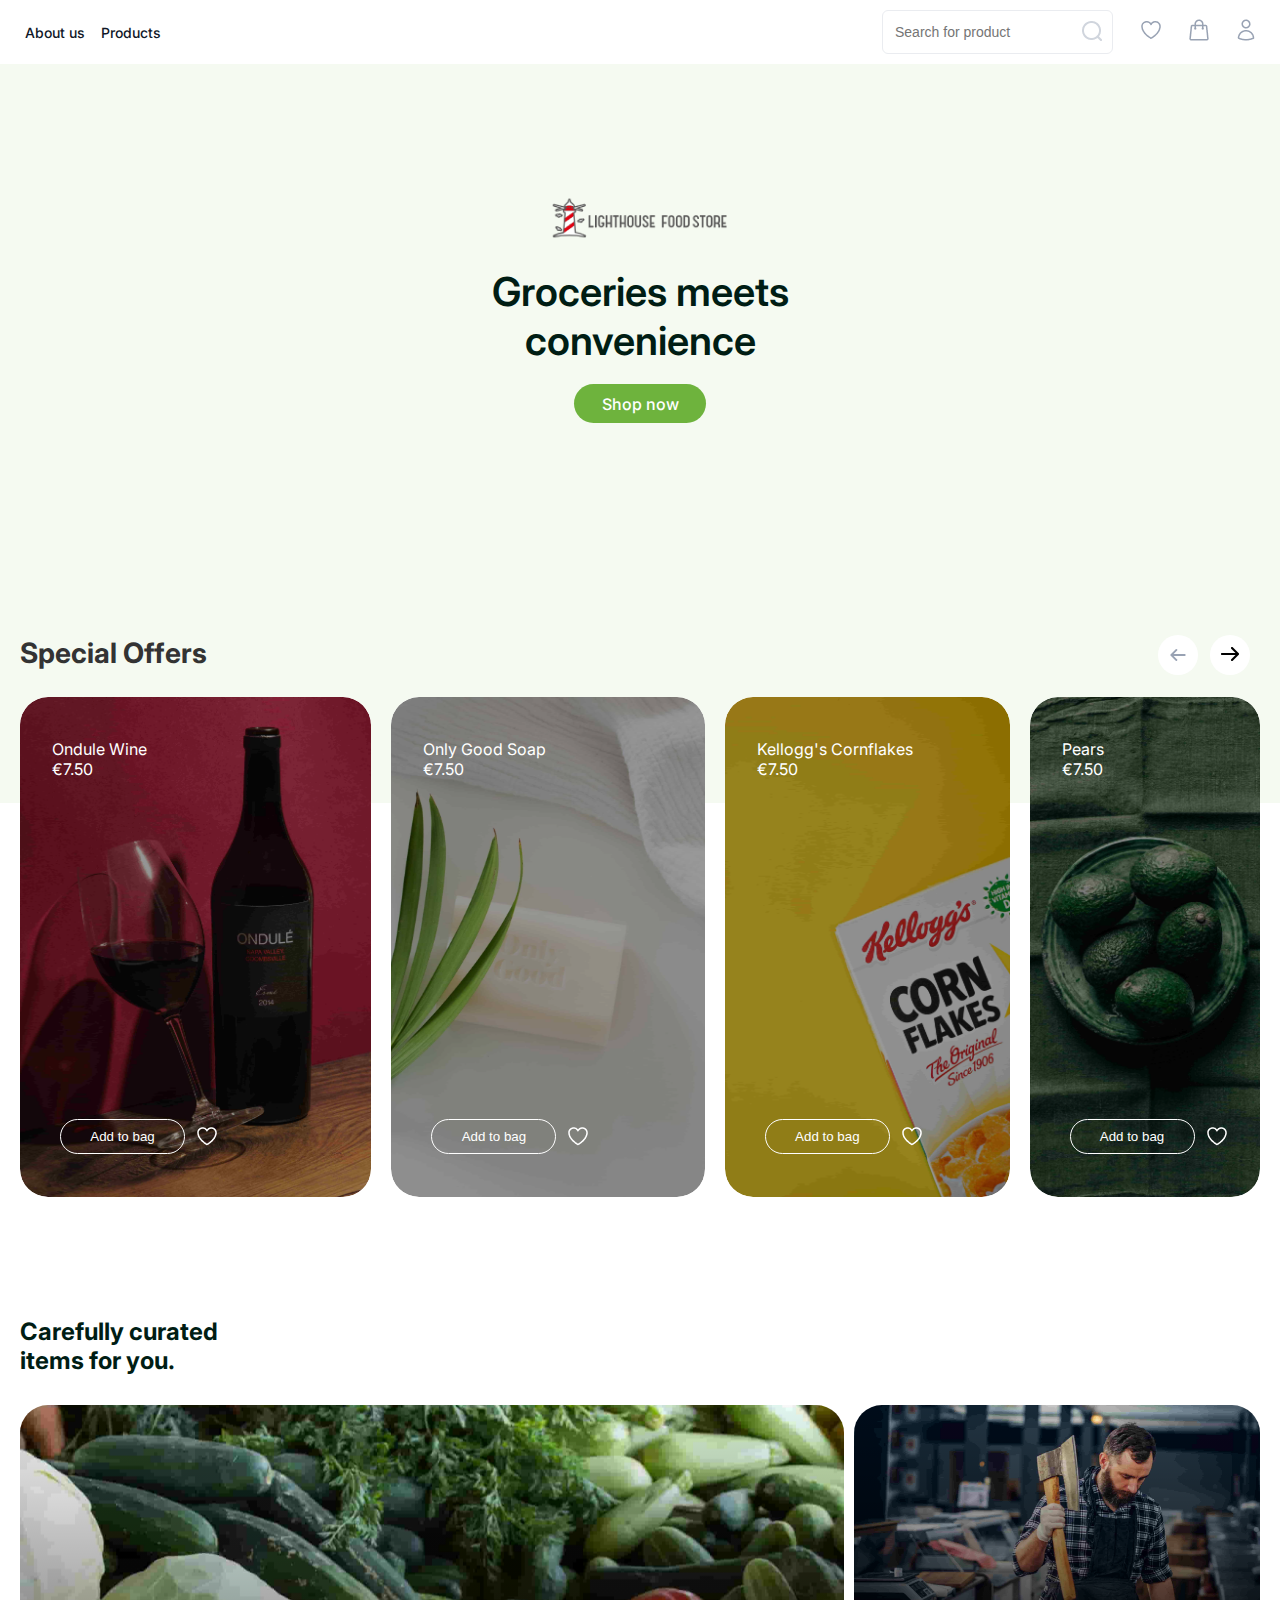
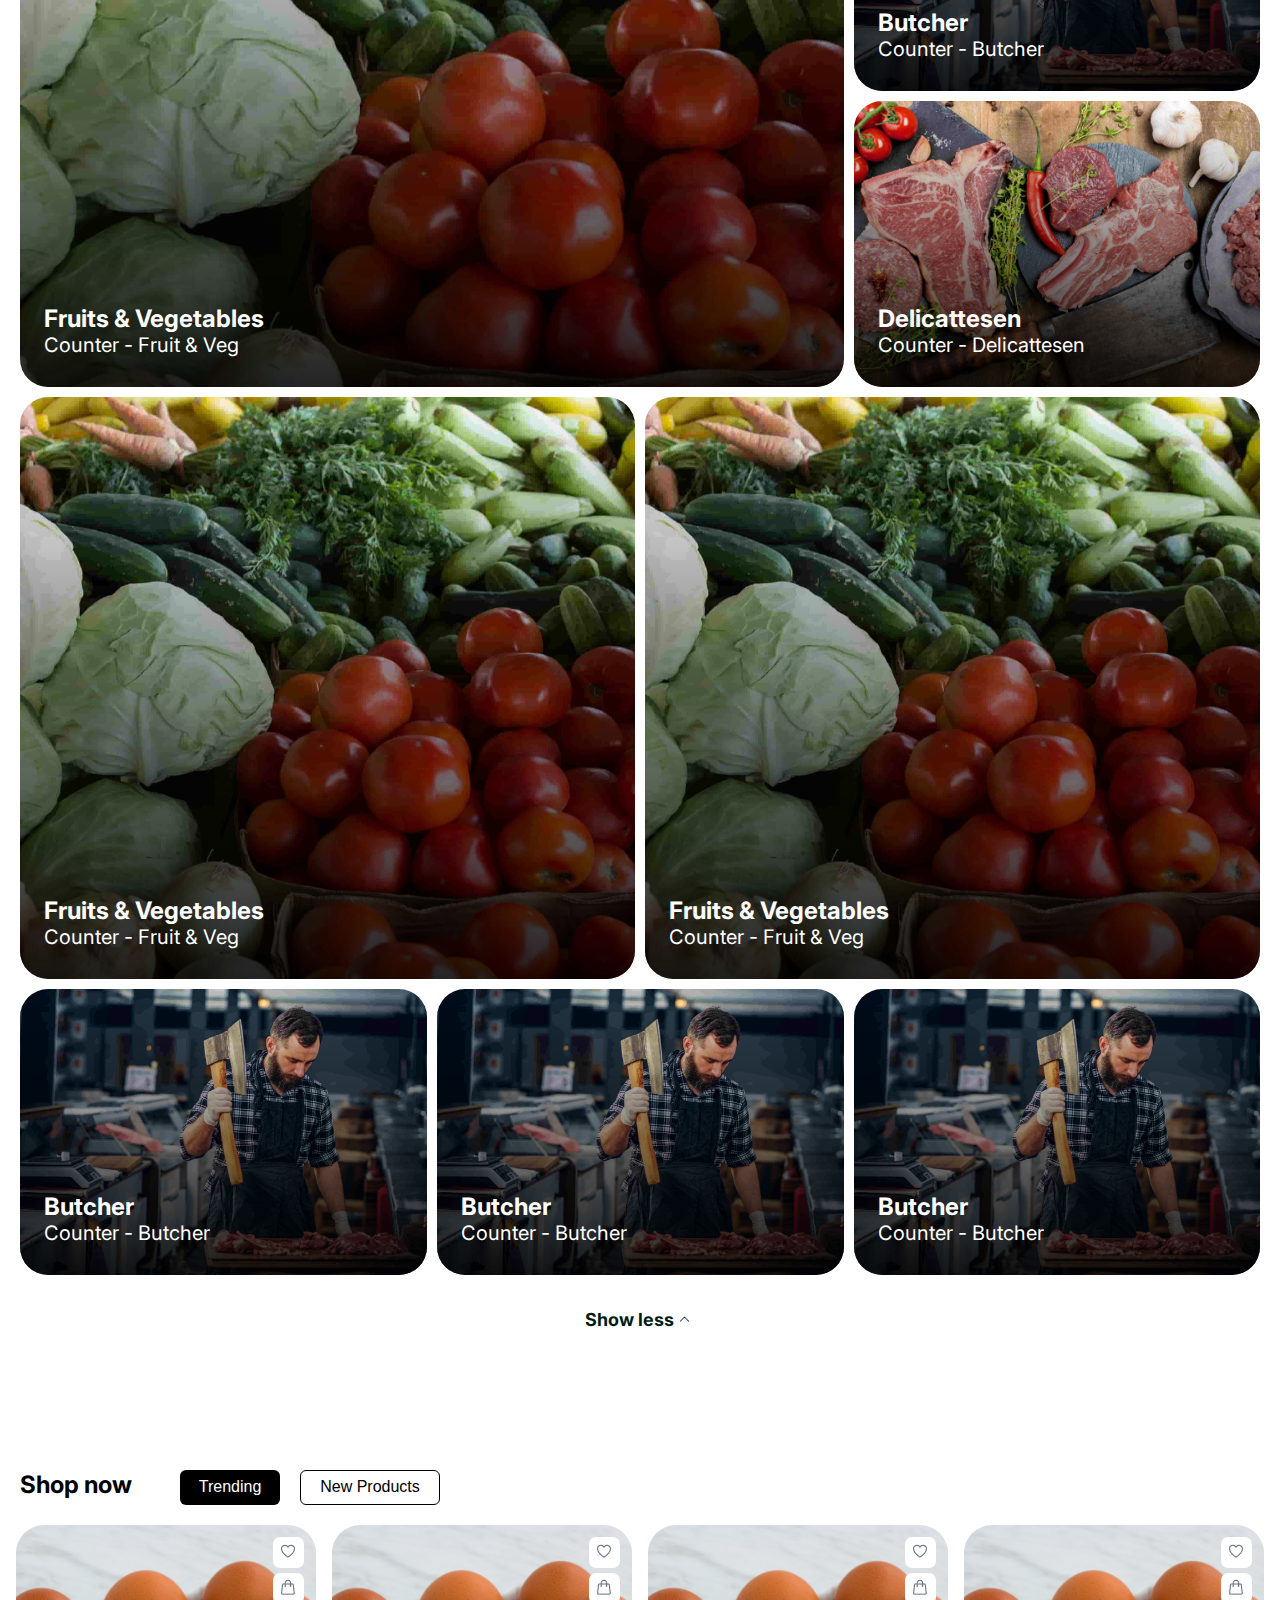
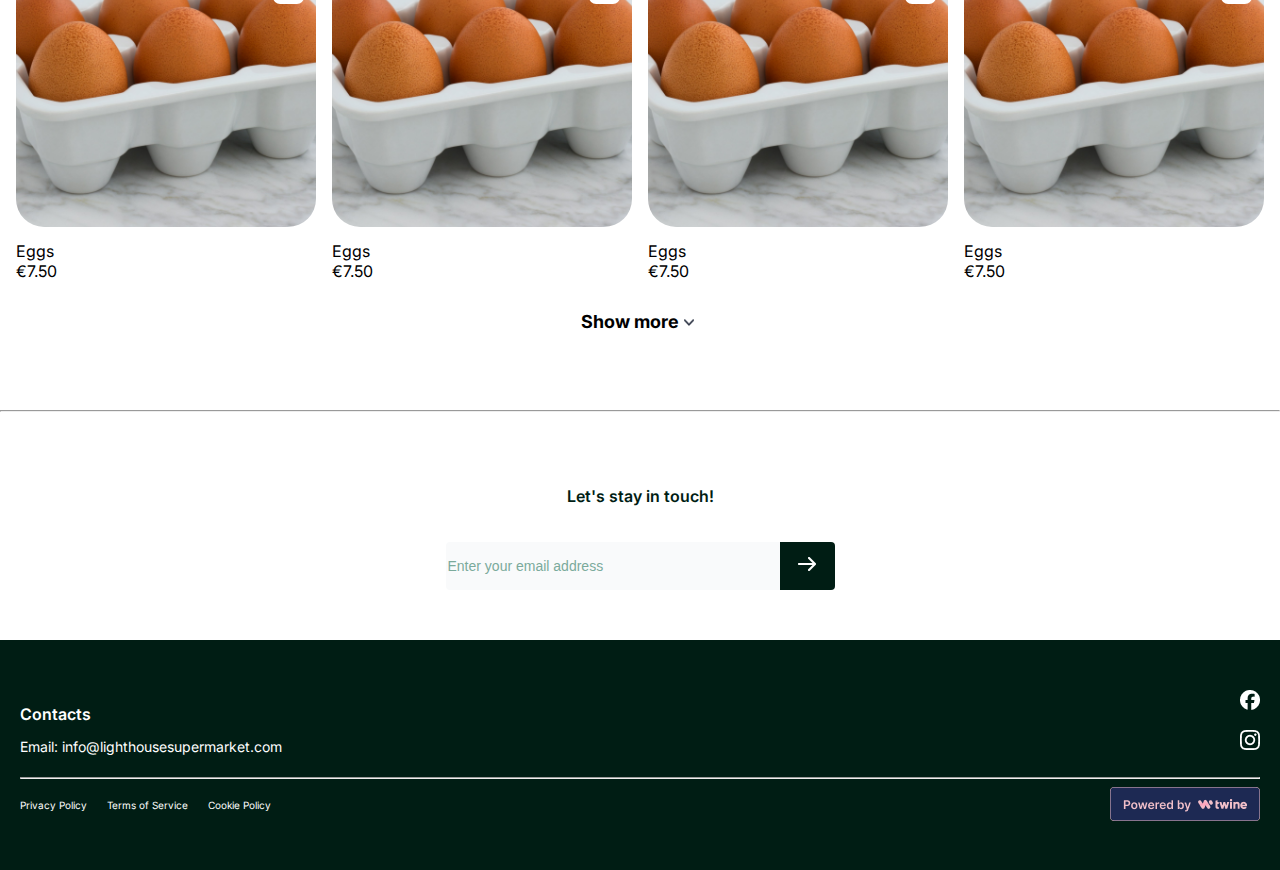
==== index.html @ 0979e050 "Folder changes" ====
<!DOCTYPE html>
<html lang="en">
<head>
    <meta charset="UTF-8"/>
    <link href="/CSS/style.css" rel="stylesheet">
    <meta name="viewport" content="width=device-width, initial-scale=1.0">
    <link rel="preconnect" href="https://fonts.googleapis.com">
    <link rel="preconnect" href="https://fonts.gstatic.com" crossorigin>
    <link href="https://fonts.googleapis.com/css2?family=Inter:ital,opsz,wght@0,14..32,100..900;1,14..32,100..900&display=swap" rel="stylesheet">
</head>

<body>

<div class="container">
    <header class="header">
        <nav class="navbar">
            <ul class="nav-list">
                <li><a href="#About Us">About us</a></li>
                <li><a href="#Products">Products</a></li>
            </ul>
            <div class="right-section">
                <div class="search-item">
                    <input type="text" class="search-input" placeholder="Search for product">
                    <a href="#Search"><img src="/Images/search.png"></a>
                </div>
                <a href="#Liked"><img src="/Images/liked.png"></a>
                <a href="#cart"><img src="/Images/cart.png"></a>
                <a href="#profile"><img src="/Images/profile.png"></a>
            </div>
        </nav>
    </header>
</div>

<div class="background-overflow-header">
<div class="container">
    <header>
        <div class="header-container">
            <img src="/Images/logo.png" alt="Lighthouse Food Store" class="logo">
            <h1>Groceries meets<br>convenience</h1>
            <a href="#shop now" class="shop-now-button">Shop now</a>
        </div>
    </header>
</div>
</div>
    
<div class="container">
    <section class="special-offers">
        <div class="special-offers-header">
            <h2>Special Offers</h2>
            <div class="arrow-buttons">
                <button class="left-arrow"><img src="/Images/special-offer-arrow-left.png"></button>
                <button class="right-arrow"><img src="/Images/special-offer-arrow-right.png"></button>
            </div>
        </div>
        <div class="offer-grid">
            <div class="offer-item-1 offer-item">
                <img src="/Images/wine.jpeg" alt="Ondule Wine" class="background-image">
                <p>Ondule Wine<br>€7.50</p>
                <div class="button-container-1">
                    <div class="add-to-bag">
                        <button>Add to bag</button>
                    </div>
                    <div class="special-offer-like">
                        <button><img src="/Images/heart.png"></button>
                    </div>
                </div>
            </div>
            <div class="offer-item-2 offer-item">
                <img src="/Images/soap.jpeg" alt="Only Good Soap" class="background-image">
                <p>Only Good Soap<br>€7.50</p>
                <div class="button-container-1">
                    <div class="add-to-bag">
                        <button>Add to bag</button>
                    </div>
                    <div class="special-offer-like">
                        <button><img src="/Images/heart.png"></button>
                    </div>
                </div>
            </div>
            <div class="offer-item-3 offer-item">
                <img src="/Images/cornflakes.jpeg" alt="Kellogg's cornflakes" class="background-image">
                <p>Kellogg's Cornflakes<br>€7.50</p>
                <div class="button-container-1">
                    <div class="add-to-bag">
                        <button>Add to bag</button>
                    </div>
                    <div class="special-offer-like">
                        <button><img src="/Images/heart.png"></button>
                    </div>
                </div>
            </div>
            <div class="offer-item-4 offer-item">
                <img src="/Images/pears.jpeg" alt="Pears" class="background-image">
                <p>Pears<br>€7.50</p>
                <div class="button-container-1">
                    <div class="add-to-bag">
                        <button>Add to bag</button>
                    </div>
                    <div class="special-offer-like">
                        <button><img src="/Images/heart.png"></button>
                    </div>
                </div>
            </div>
        </div>
    </section>
</div>

<div class="container">
    <section class="curated-items">
        <h2>Carefully curated<br>items for you.</h2>
        <div class="curated-grid">
            <div class="curated-item curated-item-1">
                <img src="/Images/fruit.jpeg" alt="Fruits & Vegetables"> 
                <div class="overlay"></div>
                <p><b>Fruits & Vegetables</b><br>Counter - Fruit & Veg</p>
            </div>
            <div class="curated-item curated-item-2">
                <img src="/Images/butcher.jpeg" alt="Butcher">
                <div class="overlay"></div>
                <p><b>Butcher</b><br>Counter - Butcher</p>
            </div>
            <div class="curated-item curated-item-3">
                <img src="/Images/meat.jpeg" alt="Delicattesen">
                <div class="overlay"></div>
                <p><b>Delicattesen</b><br>Counter - Delicattesen</p>
            </div>
            <div class="curated-item curated-item-4">
                <img src="/Images/fruit.jpeg" alt="Fruits & Vegetables">
                <div class="overlay"></div>
                <p><b>Fruits & Vegetables</b><br>Counter - Fruit & Veg</p>
            </div>
            <div class="curated-item curated-item-5">
                <img src="/Images/fruit.jpeg" alt="Fruits & Vegetables">
                <div class="overlay"></div>
                <p><b>Fruits & Vegetables</b><br>Counter - Fruit & Veg</p>
            </div>
            <div class="curated-item curated-item-6">
                <img src="/Images/butcher.jpeg" alt="Butcher">
                <div class="overlay"></div>
                <p><b>Butcher</b><br>Counter - Butcher</p>
            </div>
            <div class="curated-item curated-item-7">
                <img src="/Images/butcher.jpeg" alt="Butcher">
                <div class="overlay"></div>
                <p><b>Butcher</b><br>Counter - Butcher</p>
            </div>
            <div class="curated-item curated-item-8">
                <img src="/Images/butcher.jpeg" alt="Butcher">
                <div class="overlay"></div>
                <p><b>Butcher</b><br>Counter - Butcher</p>
            </div>
        </div>
        <h4>Show less <img src="/Images/chevron-up.png"></h4>
    </section>
</div>

<div class="container">
    <section class="shop-now-items">
        <div class="shop-now-header">
        <h2>Shop now</h2>
            <div class="tabs">
                <button class="tab-active">Trending</button>
                <button class="tab">New Products</button>
            </div>
        </div>
        <div class="product-grid">
            <div class="product-card">
                <div class="product-item-1">
                    <img src="/Images/eggs.jpeg" alt="Eggs" class="product-card-image">
                    <div class="product-card-buttons">
                        <button><img src="/Images/shop-now-like.png" class="shop-now-like"></button>
                        <button><img src="/Images/add-to-cart.png" class="add-to-cart"></button>
                    </div>
                </div>
                <div class="product-card-text">
                    <p>Eggs<br>€7.50</p>
                </div>
            </div>
            <div class="product-card">
                <div class="product-item-2">
                    <img src="/Images/eggs.jpeg" alt="Eggs" class="product-card-image">
                    <div class="product-card-buttons">
                        <button><img src="/Images/shop-now-like.png" class="shop-now-like"></button>
                        <button><img src="/Images/add-to-cart.png" class="add-to-cart"></button>
                    </div>
                </div>
                <div class="product-card-text">
                    <p>Eggs<br>€7.50</p>
                </div>
            </div>
            <div class="product-card">
                <div class="product-item-3">
                    <img src="/Images/eggs.jpeg" alt="Eggs" class="product-card-image">
                    <div class="product-card-buttons">
                        <button><img src="/Images/shop-now-like.png" class="shop-now-like"></button>
                        <button><img src="/Images/add-to-cart.png" class="add-to-cart"></button>
                    </div>
                </div>
                <div class="product-card-text">
                    <p>Eggs<br>€7.50</p>
                </div>
            </div>
            <div class="product-card">
                <div class="product-item-4">
                    <img src="/Images/eggs.jpeg" alt="Eggs" class="product-card-image">
                    <div class="product-card-buttons">
                        <button><img src="/Images/shop-now-like.png" class="shop-now-like"></button>
                        <button><img src="/Images/add-to-cart.png" class="add-to-cart"></button>
                    </div>
                </div>
                <div class="product-card-text">
                    <p>Eggs<br>€7.50</p>
                </div>
            </div>
        </div>
        <h4>Show more <img src="/Images/chevron-down.png"></h4>
    </section>
</div>

    <hr>

<div class="container">
    <div class="subscribe-section">
        <p>Let's stay in touch!</p>
        <div class="subscribe-form">
            <input type="email" class="email-input" placeholder="Enter your email address">
            <button type="submit"><img src="/Images/arrow-right.png"></button>
        </div>
    </div>
</div>

<div class="background-overflow-footer">
<div class="container">
    <footer class="footer">
        <div class="footer-1">
            <div class="contact-info">
                <p><b>Contacts</b></p>
                <p>Email: <a href="mailto:info@lighthousesupermarket.com">info@lighthousesupermarket.com</a></p>
            </div>
            <div class="social-icons">
                <a href="#Facebook" class="social-icon-1"><img src="/Images/facebook.png"></a>
                <br>
                <a href="#Instagram" class="social-icon-2"><img src="/Images/instagram.png"></a>
            </div>
        </div>
        <hr>
        <div class="footer-2">
            <div class="footer-links">
                <a href="#Privacy Policy">Privacy Policy</a>
                <a href="#Terms of Service">Terms of Service</a>
                <a href="#Cookie Policy">Cookie Policy</a>
            </div>
            <div class="powered-by">
                <a href="#Twine"><img src="/Images/twine.png"></a>
            </div>
        </div>
    </footer>
</div>
</div>

</body>
</html>
---- CSS/style.css ----
body {
    margin: 0;
    font-family: "Inter", sans-serif;
    background-color: rgba(255, 255, 255, 1);
}

.container {
    max-width: 1280px;
    margin: 0 auto;
}

.background-overflow-header {
    background-color: rgba(110, 179, 61, 0.07);
}

.background-overflow-footer {
    background-color:  rgba(0, 29, 20, 1);
}

/*Header*/

.header {
    background-color: rgba(255, 255, 255, 1);
    display: flex;
    align-items: center;
    height: 64px;
    font-family: "Inter", sans-serif;
}

.navbar {
    display: flex;
    justify-content: space-between;
    align-items: center;
    width: 100%;
    padding: 10px 25px;
}

.nav-list {
    list-style: none;
    display: flex;
    gap: 16px;
    padding: 0;
}

.nav-list li a {
    text-decoration: none;
    font-family: "inter" sans-serif;
    color: rgba(16, 24, 40, 1);
    font-size: 14px;
    font-weight: 500;
    gap: 16px;
}

.right-section {
    display: flex;
    align-items: center;
    gap: 28px;
}

.search-item {
    border: 1px solid rgba(234, 236, 240, 1);
    border-radius: 6px;
    padding: 0 10px;
}

.search-item img {
    display: inline;
    position: relative;
    top: 4px;
}

.search-input {
    border: none;
    padding: 8px, 16px, 8px, 16px;
    font-size: 14px;
    outline: none;
    gap: 40px;
    height: 40px;
    font-weight: 400;
    color: rgba(152, 162, 179, 1);
}

.icon {
    font-size: 16px;
    cursor: pointer;
}

/*Logo Section*/

.header-container {
   display: flex;
   flex-direction: column;
   align-items: center;
   justify-content: center;
   height: 100vh;
   text-align: center;
   height: 739px;
   top: 64px;
}

.logo {
    width: 198px;
    height: 48px;
    padding: 4.68px, 11.71px, 4.68px, 11.71px;
    margin-top: -250px;
    left: 541px;
}

h1 {
    font-size: 40px;
    margin-bottom: 20px;
    color: rgba(0, 29, 20, 1);
    font-weight: 600;
    line-height: 48.41px;
    width: 329px;
    height: 96px;
    align-items: center;
    top: 168px;
    font-family: "Inter", sans-serif;
}

.shop-now-button {
    display: inline-block;
    padding: 10px, 28px, 10px, 28px;
    font-size: 16px;
    font-weight: 500;
    color: rgba(255, 255, 255, 1);
    background-color: rgba(110, 179, 61, 1);
    border-radius: 20px;
    text-decoration: none;
    transition: background-color 0.3s;
    width: 132px;
    height: 39px;
    gap: 10px;
    place-content: center;
    font-family: "Inter", sans-serif;
}

.shop-now-button:hover {
    background-color: #4caf50;
}

/*Special Offers Section*/

.special-offers {
    padding: 50px 20px;
    text-align: left;
    margin-top: -240px;
    font-family: "Inter", sans-serif;
}

.special-offers-header {
    display: flex;
    flex-direction: row;
    justify-content: space-between;
}

.arrow-buttons {
    display: flex;
    padding: 22px 10px;
    gap: 12px;
    justify-content: flex-end;
}

.arrow-buttons button {
    background-color: #ffffff;
    border: none;
    color: black;
    padding: 10px;
    border-radius: 50%;
    cursor: pointer;
    font-size: 16px;
    line-height: 1;
    width: 40px;
    height: 40px;
}

.special-offers h2 {
    font-size: 28px;
    margin-bottom: 20px;
    color: #333;
    top: 558px;
    left: 25px;
    display: flex;
}

.offer-grid {
    display: flex;
    justify-content: center;
    gap: 20px;
    overflow: hidden;
    position: relative;
}

.offer-grid a {
    size: 10px;
}

.offer-item {
    border-radius: 28px;
    height: 500px;
    text-align: left;
    background-color: #ffffff;
    position: relative;
    overflow: hidden;
}

.offer-item-1 {
    width: 500px;
}

.offer-item-2 {
    width: 446px;
}

.offer-item-3 {
    width: 405px;
}

.offer-item-4 {
    width: 328px;
}

.background-image {
    object-fit: cover;
    border-radius: 28px;
    position: absolute;
    width: 100%;
    height: 100%;
    filter: brightness(60%);
}
.offer-grid p {
    margin: 10px 0;
    font-size: 16px;
    color: rgba(255, 255, 255, 1);
    position: absolute;
    padding: 32px;
}

.add-to-bag button {
    background-color: transparent;
    color: white;
    border: 1px solid;
    border-radius: 20px;
    cursor: pointer;
    position: relative;
    width: 125px;
    height: 35px;
}

.special-offer-like button {
    border: none;
    background-color: transparent;
    padding: 8px;
}

.button-container-1 {
    display: flex;
    padding: 10px;
    left: 30px;
    bottom: 30px;
    position: absolute;
    gap: 4px;
}

/*Curated Items Section*/

.curated-items {
    padding: 50px 20px;
    display: grid;
    gap: 10px;
}

.curated-items h2 {
    font-size: 24px;
    color: rgba(0, 29, 20, 1);
    margin-bottom: 20px;
}

.curated-items h4 {
    font-size: 18px;
    color: rgba(0, 29, 20, 1);
    margin-bottom: 20px;
    place-self: center;
}

.curated-grid {
    position: relative;
    gap: 10px;
    display: grid;
    grid-template-columns: 16% 16% 16% 16% 16% 16%;
    grid-template-rows: 286px 286px 286px 286px 286px;
    grid-template-areas: 
        "item-1 item-1 item-1 item-1 item-2 item-2"
        "item-1 item-1 item-1 item-1 item-3 item-3"
        "item-4 item-4 item-4 item-5 item-5 item-5"
        "item-4 item-4 item-4 item-5 item-5 item-5"
        "item-6 item-6 item-7 item-7 item-8 item-8";
}

.curated-item {
    background-color: #fff;
    border-radius: 20px;
    overflow: hidden;
    position: relative;
}

.curated-item-1 {
    grid-area: item-1;
}

.curated-item-2 {
    grid-area: item-2;
}

.curated-item-3 {
    grid-area: item-3;
}

.curated-item-4 {
    grid-area: item-4;
}

.curated-item-5 {
    grid-area: item-5;
}

.curated-item-6 {
    grid-area: item-6;
}

.curated-item-7 {
    grid-area: item-7;
}

.curated-item-8 {
    grid-area: item-8;
}

.curated-grid img {
    object-fit: cover;
    border-radius: 28px;
    position: absolute;
    width: 100%;
    height: 100%;
}

.overlay {
    position: absolute;
    background-image: linear-gradient(to bottom, rgba(115, 115, 115, 0), rgba(0, 0, 0, 0.85));
    width: 100%;
    height: 100%;
    border-radius: 28px;
}

.curated-grid p {
    margin: 10px 0;
    font-size: 20px;
    color: rgba(255, 255, 255, 1);
    position: absolute;
    left: 24px;
    bottom: 20px;
}

.curated-grid b {
    font-size: 24px;
}

/*Shop Now Section*/

.shop-now-items {
    margin: 0 auto;
    padding: 50px 20px;
    gap: 10px;
}

.shop-now-header {
    display: flex;
}

.shop-now-item h2 {
    font-size: 24px;
    margin-bottom: 20px;
}

.shop-now-items h4 {
    display: flex;
    font-size: 18px;
    color: rgba(0, 0, 0, 1);
    margin-bottom: 20px;
    place-content: center;
    padding-top: 60px;
}

.tabs {
    display: flex;
    flex-direction: row;
    gap: 20px;
    padding: 20px 48px;
}

.tab {
    padding: 8px, 16px, 8px, 16px;
    border: 1px solid rgba(0, 0, 0, 1);
    background-color: rgba(255, 255, 255, 1);
    cursor: pointer;
    font-size: 16px;
    width: 140px;
    height: 35px;
    font-weight: 400;
    font-size: 16px;
    border-radius: 6px;
}

.tab-active {
    background-color: rgba(0, 0, 0, 1);
    color: #fff;
    width: 100px;
    height: 35px;
    padding: 8px, 16px, 8px, 16px;
    font-weight: 400;
    font-size: 16px;
    border-radius: 6px;
    border: none;
}

.product-grid {
    display: grid;
    grid-template-columns: 25% 25% 25% 25%;
    grid-template-rows: 302px;
    grid-template-areas: 
        "item-9 item-10 item-11 item-12";
    justify-content: center;
    gap: 16px;
    position: relative;
    margin: 0 20px;
}

.product-item-1 {
    grid-area: item-9;
}

.product-item-2 {
    grid-area: item-10;
}

.product-item-3 {
    grid-area: item-11;
}

.product-item-4 {
    grid-area: item-12;
}

.product-card {
    border-radius: 28px;
    text-align: left;
    background-color: #fff;
    position: relative;
}

.product-card-image {
    object-fit: cover;
    border-radius: 28px;
    width: 100%;
    height: 302px;
}

.product-card p {
    margin: 10px 0;
    font-size: 16px;
    color: rgba(0, 0, 0, 1);
}

.product-card-buttons {
    position: absolute;
    top: 12px;
    right: 12px;
}

.product-card button {
    width: 31.18px;
    height: 31.18px;
    border-radius: 7.09px;
    border: none;
    background-color: rgba(255, 255, 255, 1);
    display: block;
    margin-bottom: 5.2px;
}

/*Email Input*/

.subscribe-section {
    padding: 50px 20px;
    text-align: center;
}

.subscribe-section p {
    font-size: 16px;
    font-weight: 600;
    color: rgba(0, 29, 20, 1);
    padding-bottom: 20px;
}

.subscribe-form {
    display: flex;
    place-content: center;
}

.email-input {
    border: none;
    width: 330px;
    height: 48px;
    border-radius: 4px 0px 0px 4px;
    font-weight: 400;
    font-size: 14px;
    background-color: rgba(249, 250, 251, 1);
    padding-block: 0px;
}

.subscribe-section ::placeholder {
    color: rgba(123, 170, 155, 1)
}

.subscribe-section button {
    width: 55px;
    height: 48px;
    border-radius: 0px 4px 4px 0px;
    background-color: rgba(0, 29, 20, 1);
    color: #fff;
    border: none;
}

/*Footer*/

.footer {
    height: 130px;
    padding: 50px 20px;
}

.footer-1 {
    display: flex;
    flex-direction: row;
    justify-content: space-between;
}

.contact-info {
    color: #ffffff;
    font-size: 14px;
    font-weight: 400;
}

.contact-info b {
    font-size: 16px;
    font-weight: 600;
}

.contact-info a {
    text-decoration: none;
    color: #fff;
    font-size: 14px;
    font-weight: 400;
}

.social-icons {
    display: inline;
    flex-direction: row;
}

.social-icon-2 {
   display: flex;
   margin-top: 16px;
}

.footer-2 {
    display: flex;
    flex-direction: row;
    justify-content: space-between;
}

.footer-links a {
    text-decoration: none;
    color: #fff;
    display: inline-flex;
    padding: 12px 16px 10px 0;
    font-size: 10px;
}

.powered-by {
place-content: flex-end;
}

/*Tablet*/
@media only screen and (max-width: 800px) {
    .curated-grid {
     grid-template-columns: 25% 25% 25% 25%;
     grid-template-rows: 150px 150px 150px 150px 150px 150px 150px;
     grid-template-areas:
        "item-1 item-1 item-2 item-2"
        "item-1 item-1 item-3 item-3"
        "item-4 item-4 item-5 item-5"
        "item-4 item-4 item-5 item-5"
        "item-6 item-6 item-7 item-7"
        "item-8 item-8 item-8 item-8"
        "item-8 item-8 item-8 item-8";
     place-content: center;
     padding: 0 10px;

    }

    .product-grid {
     grid-template-columns: 50% 50%;
     grid-template-rows: 350px 302px;
     grid-template-areas: 
        "item-9 item-10"
        "item-11 item-12";
    }
}

/*Mobile*/
@media only screen and (max-width: 640px) {
  .curated-grid {
    grid-template-columns: 50% 50%;
    grid-template-rows: 60px 60px 60px 60px 60px 60px 60px 60px 60px 60px 60px 60px;
    grid-template-areas: 
        "item-1 item-2"
        "item-1 item-2"
        "item-1 item-3"
        "item-1 item-3"
        "item-4 item-5"
        "item-4 item-5"
        "item-4 item-5"
        "item-6 item-7"
        "item-6 item-7"
        "item-8 item-8"
        "item-8 item-8"
        "item-8 item-8";
    place-content: center;
    padding: 0 8px;
  }

   .product-grid {
     grid-template-columns: 50% 50%;
     grid-template-rows: 350px 302px;
     grid-template-areas: 
        "item-9 item-10"
        "item-11 item-12";
    }
}
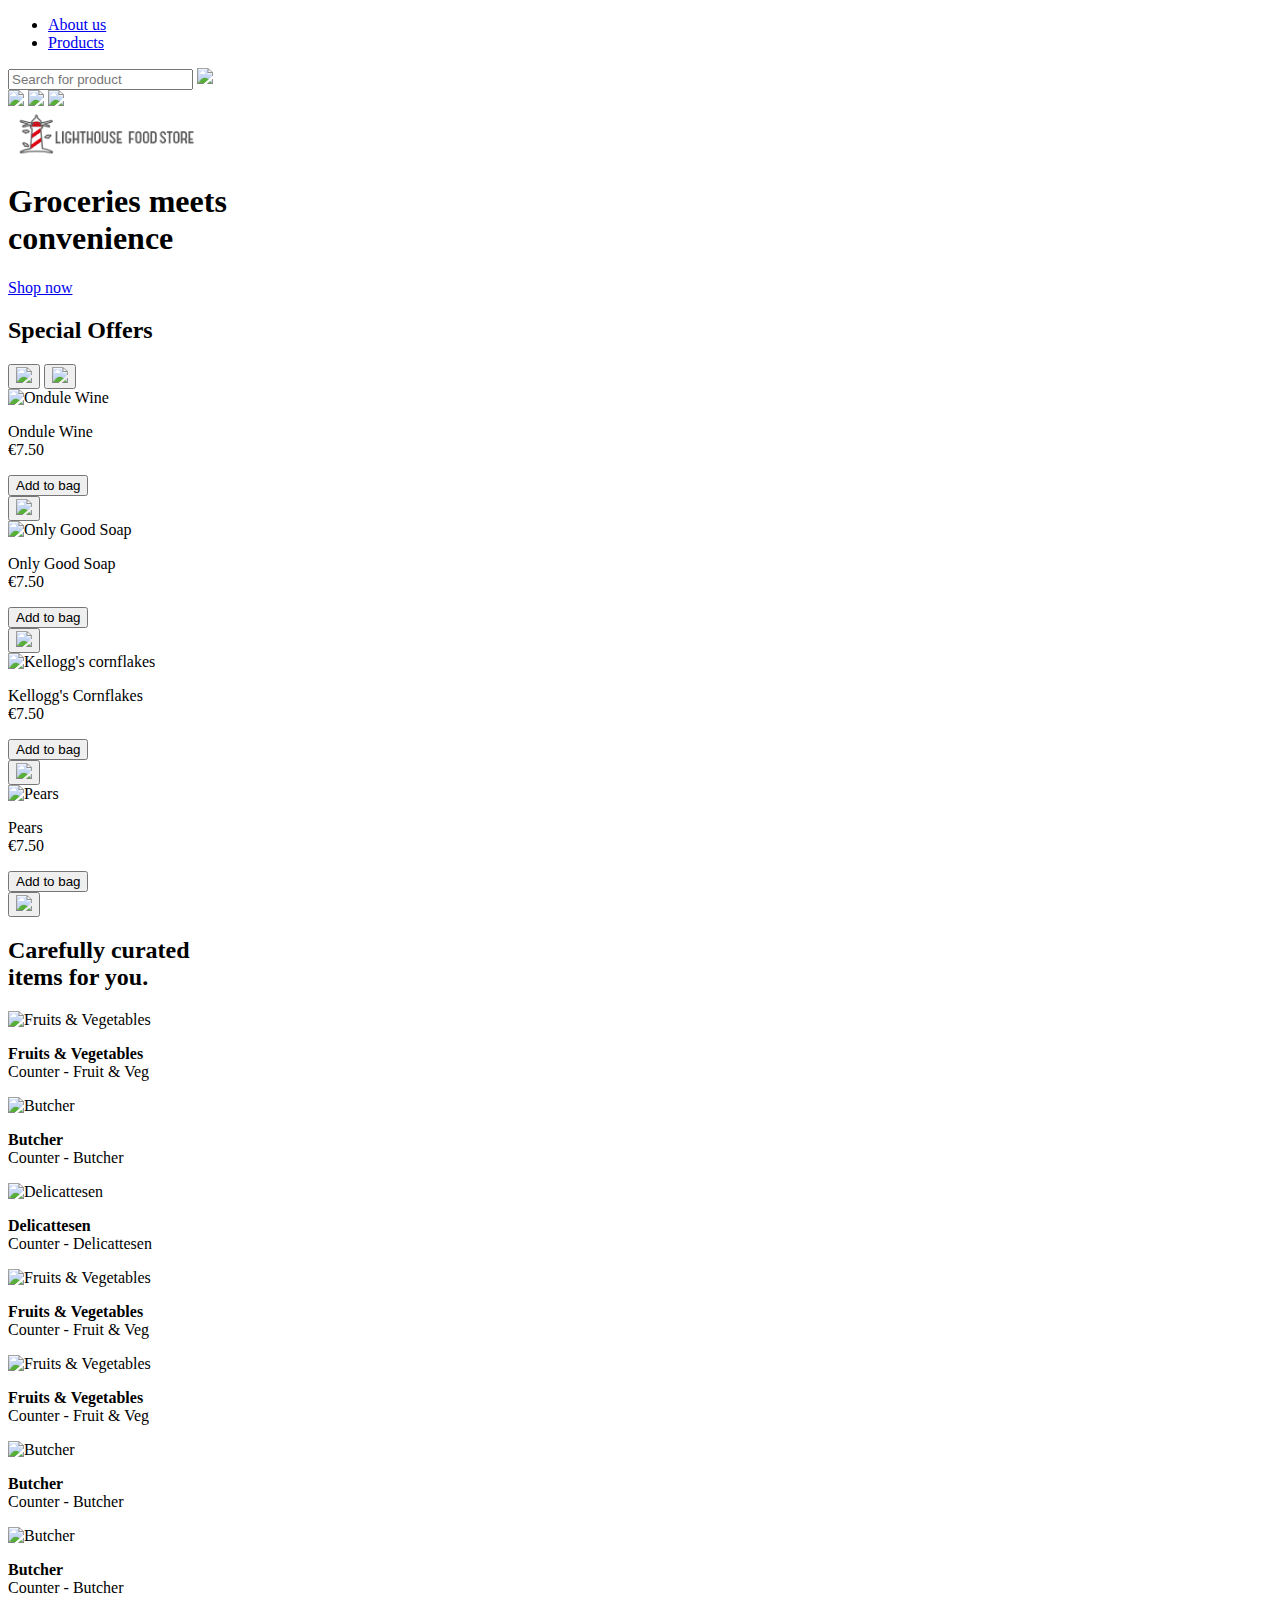
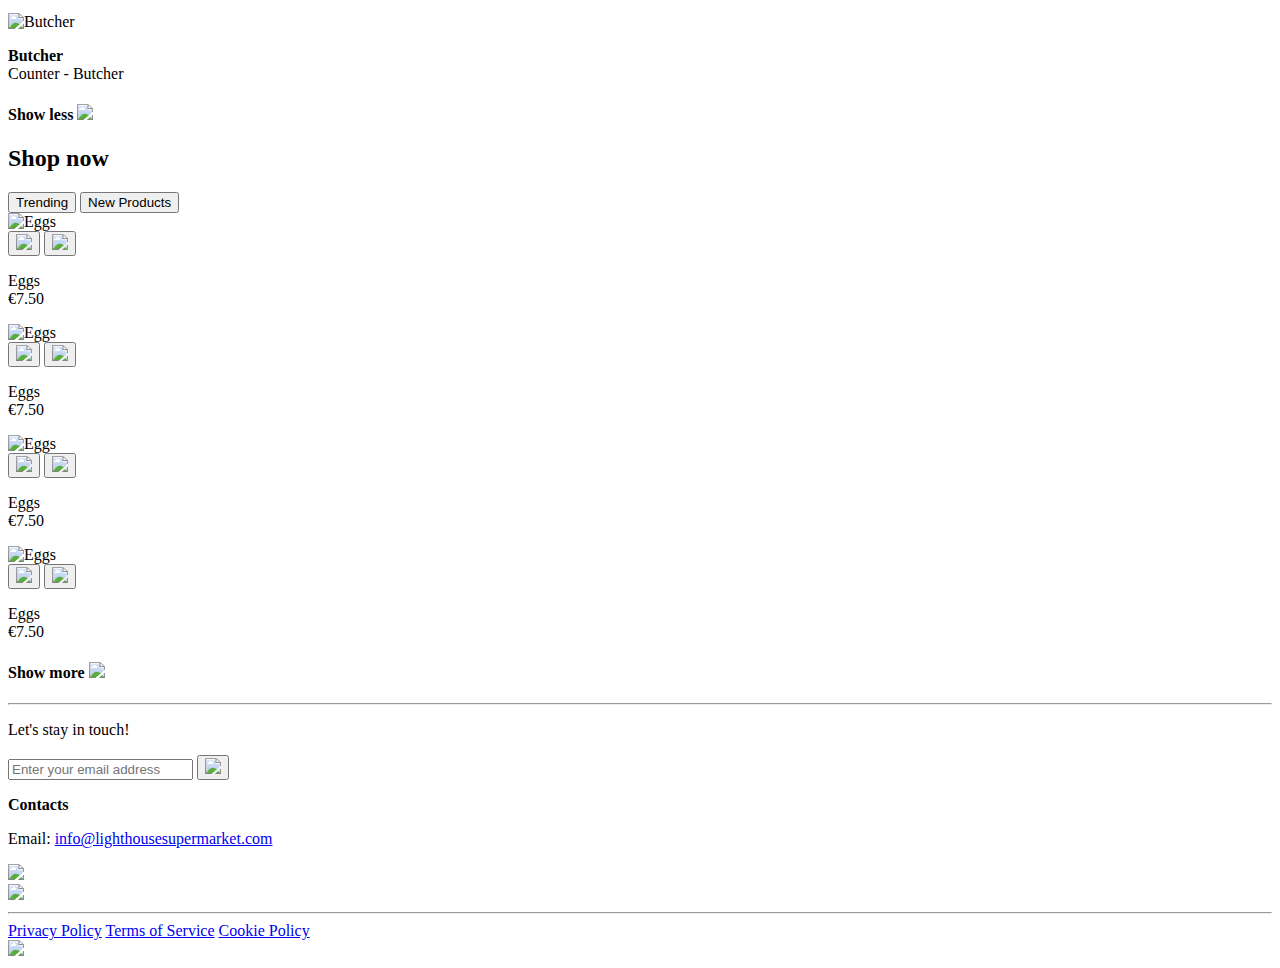
==== commit e87d90a3: "Buttons change on hover + Product View" ====
--- a/index.html
+++ b/index.html
@@ -2,7 +2,7 @@
 <html lang="en">
 <head>
     <meta charset="UTF-8"/>
-    <link href="/CSS/style.css" rel="stylesheet">
+    <link href="/css/style.css" rel="stylesheet">
     <meta name="viewport" content="width=device-width, initial-scale=1.0">
     <link rel="preconnect" href="https://fonts.googleapis.com">
     <link rel="preconnect" href="https://fonts.gstatic.com" crossorigin>
@@ -21,11 +21,11 @@
             <div class="right-section">
                 <div class="search-item">
                     <input type="text" class="search-input" placeholder="Search for product">
-                    <a href="#Search"><img src="/Images/search.png"></a>
-                </div>
-                <a href="#Liked"><img src="/Images/liked.png"></a>
-                <a href="#cart"><img src="/Images/cart.png"></a>
-                <a href="#profile"><img src="/Images/profile.png"></a>
+                    <a href="#Search"><img src="/images/search.png"></a>
+                </div>
+                <a href="#liked"><img src="/images/liked.png" id="liked"></a>
+                <a href="#cart"><img src="/images/cart.png" id="cart"></a>
+                <a href="#profile"><img src="/images/profile.png" id="profile"></a>
             </div>
         </nav>
     </header>
@@ -48,56 +48,56 @@
         <div class="special-offers-header">
             <h2>Special Offers</h2>
             <div class="arrow-buttons">
-                <button class="left-arrow"><img src="/Images/special-offer-arrow-left.png"></button>
-                <button class="right-arrow"><img src="/Images/special-offer-arrow-right.png"></button>
+                <button class="left-arrow"><img src="/images/special-offer-arrow-left.png"></button>
+                <button class="right-arrow"><img src="/images/special-offer-arrow-right.png"></button>
             </div>
         </div>
         <div class="offer-grid">
             <div class="offer-item-1 offer-item">
-                <img src="/Images/wine.jpeg" alt="Ondule Wine" class="background-image">
+                <img src="/images/wine.jpeg" alt="Ondule Wine" class="background-image">
                 <p>Ondule Wine<br>€7.50</p>
                 <div class="button-container-1">
                     <div class="add-to-bag">
                         <button>Add to bag</button>
                     </div>
                     <div class="special-offer-like">
-                        <button><img src="/Images/heart.png"></button>
+                        <button><img src="/images/heart.png"></button>
                     </div>
                 </div>
             </div>
             <div class="offer-item-2 offer-item">
-                <img src="/Images/soap.jpeg" alt="Only Good Soap" class="background-image">
+                <img src="/images/soap.jpeg" alt="Only Good Soap" class="background-image">
                 <p>Only Good Soap<br>€7.50</p>
                 <div class="button-container-1">
                     <div class="add-to-bag">
                         <button>Add to bag</button>
                     </div>
                     <div class="special-offer-like">
-                        <button><img src="/Images/heart.png"></button>
+                        <button><img src="/images/heart.png"></button>
                     </div>
                 </div>
             </div>
             <div class="offer-item-3 offer-item">
-                <img src="/Images/cornflakes.jpeg" alt="Kellogg's cornflakes" class="background-image">
+                <img src="/images/cornflakes.jpeg" alt="Kellogg's cornflakes" class="background-image">
                 <p>Kellogg's Cornflakes<br>€7.50</p>
                 <div class="button-container-1">
                     <div class="add-to-bag">
                         <button>Add to bag</button>
                     </div>
                     <div class="special-offer-like">
-                        <button><img src="/Images/heart.png"></button>
+                        <button><img src="/images/heart.png"></button>
                     </div>
                 </div>
             </div>
             <div class="offer-item-4 offer-item">
-                <img src="/Images/pears.jpeg" alt="Pears" class="background-image">
+                <img src="/images/pears.jpeg" alt="Pears" class="background-image">
                 <p>Pears<br>€7.50</p>
                 <div class="button-container-1">
                     <div class="add-to-bag">
                         <button>Add to bag</button>
                     </div>
                     <div class="special-offer-like">
-                        <button><img src="/Images/heart.png"></button>
+                        <button><img src="/images/heart.png"></button>
                     </div>
                 </div>
             </div>
@@ -110,47 +110,47 @@
         <h2>Carefully curated<br>items for you.</h2>
         <div class="curated-grid">
             <div class="curated-item curated-item-1">
-                <img src="/Images/fruit.jpeg" alt="Fruits & Vegetables"> 
+                <img src="/images/fruit.jpeg" alt="Fruits & Vegetables"> 
                 <div class="overlay"></div>
                 <p><b>Fruits & Vegetables</b><br>Counter - Fruit & Veg</p>
             </div>
             <div class="curated-item curated-item-2">
-                <img src="/Images/butcher.jpeg" alt="Butcher">
+                <img src="/images/butcher.jpeg" alt="Butcher">
                 <div class="overlay"></div>
                 <p><b>Butcher</b><br>Counter - Butcher</p>
             </div>
             <div class="curated-item curated-item-3">
-                <img src="/Images/meat.jpeg" alt="Delicattesen">
+                <img src="/images/meat.jpeg" alt="Delicattesen">
                 <div class="overlay"></div>
                 <p><b>Delicattesen</b><br>Counter - Delicattesen</p>
             </div>
             <div class="curated-item curated-item-4">
-                <img src="/Images/fruit.jpeg" alt="Fruits & Vegetables">
+                <img src="/images/fruit.jpeg" alt="Fruits & Vegetables">
                 <div class="overlay"></div>
                 <p><b>Fruits & Vegetables</b><br>Counter - Fruit & Veg</p>
             </div>
             <div class="curated-item curated-item-5">
-                <img src="/Images/fruit.jpeg" alt="Fruits & Vegetables">
+                <img src="/images/fruit.jpeg" alt="Fruits & Vegetables">
                 <div class="overlay"></div>
                 <p><b>Fruits & Vegetables</b><br>Counter - Fruit & Veg</p>
             </div>
             <div class="curated-item curated-item-6">
-                <img src="/Images/butcher.jpeg" alt="Butcher">
+                <img src="/images/butcher.jpeg" alt="Butcher">
                 <div class="overlay"></div>
                 <p><b>Butcher</b><br>Counter - Butcher</p>
             </div>
             <div class="curated-item curated-item-7">
-                <img src="/Images/butcher.jpeg" alt="Butcher">
+                <img src="/images/butcher.jpeg" alt="Butcher">
                 <div class="overlay"></div>
                 <p><b>Butcher</b><br>Counter - Butcher</p>
             </div>
             <div class="curated-item curated-item-8">
-                <img src="/Images/butcher.jpeg" alt="Butcher">
-                <div class="overlay"></div>
-                <p><b>Butcher</b><br>Counter - Butcher</p>
-            </div>
-        </div>
-        <h4>Show less <img src="/Images/chevron-up.png"></h4>
+                <img src="/images/butcher.jpeg" alt="Butcher">
+                <div class="overlay"></div>
+                <p><b>Butcher</b><br>Counter - Butcher</p>
+            </div>
+        </div>
+        <h4>Show less <img src="/images/chevron-up.png"></h4>
     </section>
 </div>
 
@@ -166,10 +166,10 @@
         <div class="product-grid">
             <div class="product-card">
                 <div class="product-item-1">
-                    <img src="/Images/eggs.jpeg" alt="Eggs" class="product-card-image">
-                    <div class="product-card-buttons">
-                        <button><img src="/Images/shop-now-like.png" class="shop-now-like"></button>
-                        <button><img src="/Images/add-to-cart.png" class="add-to-cart"></button>
+                    <img src="/images/eggs.jpeg" alt="Eggs" class="product-card-image">
+                    <div class="product-card-buttons">
+                        <button><img src="/images/shop-now-like.png" class="shop-now-like"></button>
+                        <button><img src="/images/add-to-cart.png" class="add-to-cart"></button>
                     </div>
                 </div>
                 <div class="product-card-text">
@@ -178,10 +178,10 @@
             </div>
             <div class="product-card">
                 <div class="product-item-2">
-                    <img src="/Images/eggs.jpeg" alt="Eggs" class="product-card-image">
-                    <div class="product-card-buttons">
-                        <button><img src="/Images/shop-now-like.png" class="shop-now-like"></button>
-                        <button><img src="/Images/add-to-cart.png" class="add-to-cart"></button>
+                    <img src="/images/eggs.jpeg" alt="Eggs" class="product-card-image">
+                    <div class="product-card-buttons">
+                        <button><img src="/images/shop-now-like.png" class="shop-now-like"></button>
+                        <button><img src="/images/add-to-cart.png" class="add-to-cart"></button>
                     </div>
                 </div>
                 <div class="product-card-text">
@@ -190,10 +190,10 @@
             </div>
             <div class="product-card">
                 <div class="product-item-3">
-                    <img src="/Images/eggs.jpeg" alt="Eggs" class="product-card-image">
-                    <div class="product-card-buttons">
-                        <button><img src="/Images/shop-now-like.png" class="shop-now-like"></button>
-                        <button><img src="/Images/add-to-cart.png" class="add-to-cart"></button>
+                    <img src="/images/eggs.jpeg" alt="Eggs" class="product-card-image">
+                    <div class="product-card-buttons">
+                        <button><img src="/images/shop-now-like.png" class="shop-now-like"></button>
+                        <button><img src="/images/add-to-cart.png" class="add-to-cart"></button>
                     </div>
                 </div>
                 <div class="product-card-text">
@@ -202,18 +202,18 @@
             </div>
             <div class="product-card">
                 <div class="product-item-4">
-                    <img src="/Images/eggs.jpeg" alt="Eggs" class="product-card-image">
-                    <div class="product-card-buttons">
-                        <button><img src="/Images/shop-now-like.png" class="shop-now-like"></button>
-                        <button><img src="/Images/add-to-cart.png" class="add-to-cart"></button>
-                    </div>
-                </div>
-                <div class="product-card-text">
-                    <p>Eggs<br>€7.50</p>
-                </div>
-            </div>
-        </div>
-        <h4>Show more <img src="/Images/chevron-down.png"></h4>
+                    <img src="/images/eggs.jpeg" alt="Eggs" class="product-card-image">
+                    <div class="product-card-buttons">
+                        <button><img src="/images/shop-now-like.png" class="shop-now-like"></button>
+                        <button><img src="/images/add-to-cart.png" class="add-to-cart"></button>
+                    </div>
+                </div>
+                <div class="product-card-text">
+                    <p>Eggs<br>€7.50</p>
+                </div>
+            </div>
+        </div>
+        <h4>Show more <img src="/images/chevron-down.png"></h4>
     </section>
 </div>
 
@@ -224,7 +224,7 @@
         <p>Let's stay in touch!</p>
         <div class="subscribe-form">
             <input type="email" class="email-input" placeholder="Enter your email address">
-            <button type="submit"><img src="/Images/arrow-right.png"></button>
+            <button type="submit"><img src="/images/arrow-right.png"></button>
         </div>
     </div>
 </div>
@@ -238,9 +238,9 @@
                 <p>Email: <a href="mailto:info@lighthousesupermarket.com">info@lighthousesupermarket.com</a></p>
             </div>
             <div class="social-icons">
-                <a href="#Facebook" class="social-icon-1"><img src="/Images/facebook.png"></a>
+                <a href="#Facebook" class="social-icon-1"><img src="/images/facebook.png"></a>
                 <br>
-                <a href="#Instagram" class="social-icon-2"><img src="/Images/instagram.png"></a>
+                <a href="#Instagram" class="social-icon-2"><img src="/images/instagram.png"></a>
             </div>
         </div>
         <hr>
@@ -251,7 +251,7 @@
                 <a href="#Cookie Policy">Cookie Policy</a>
             </div>
             <div class="powered-by">
-                <a href="#Twine"><img src="/Images/twine.png"></a>
+                <a href="#Twine"><img src="/images/twine.png"></a>
             </div>
         </div>
     </footer>
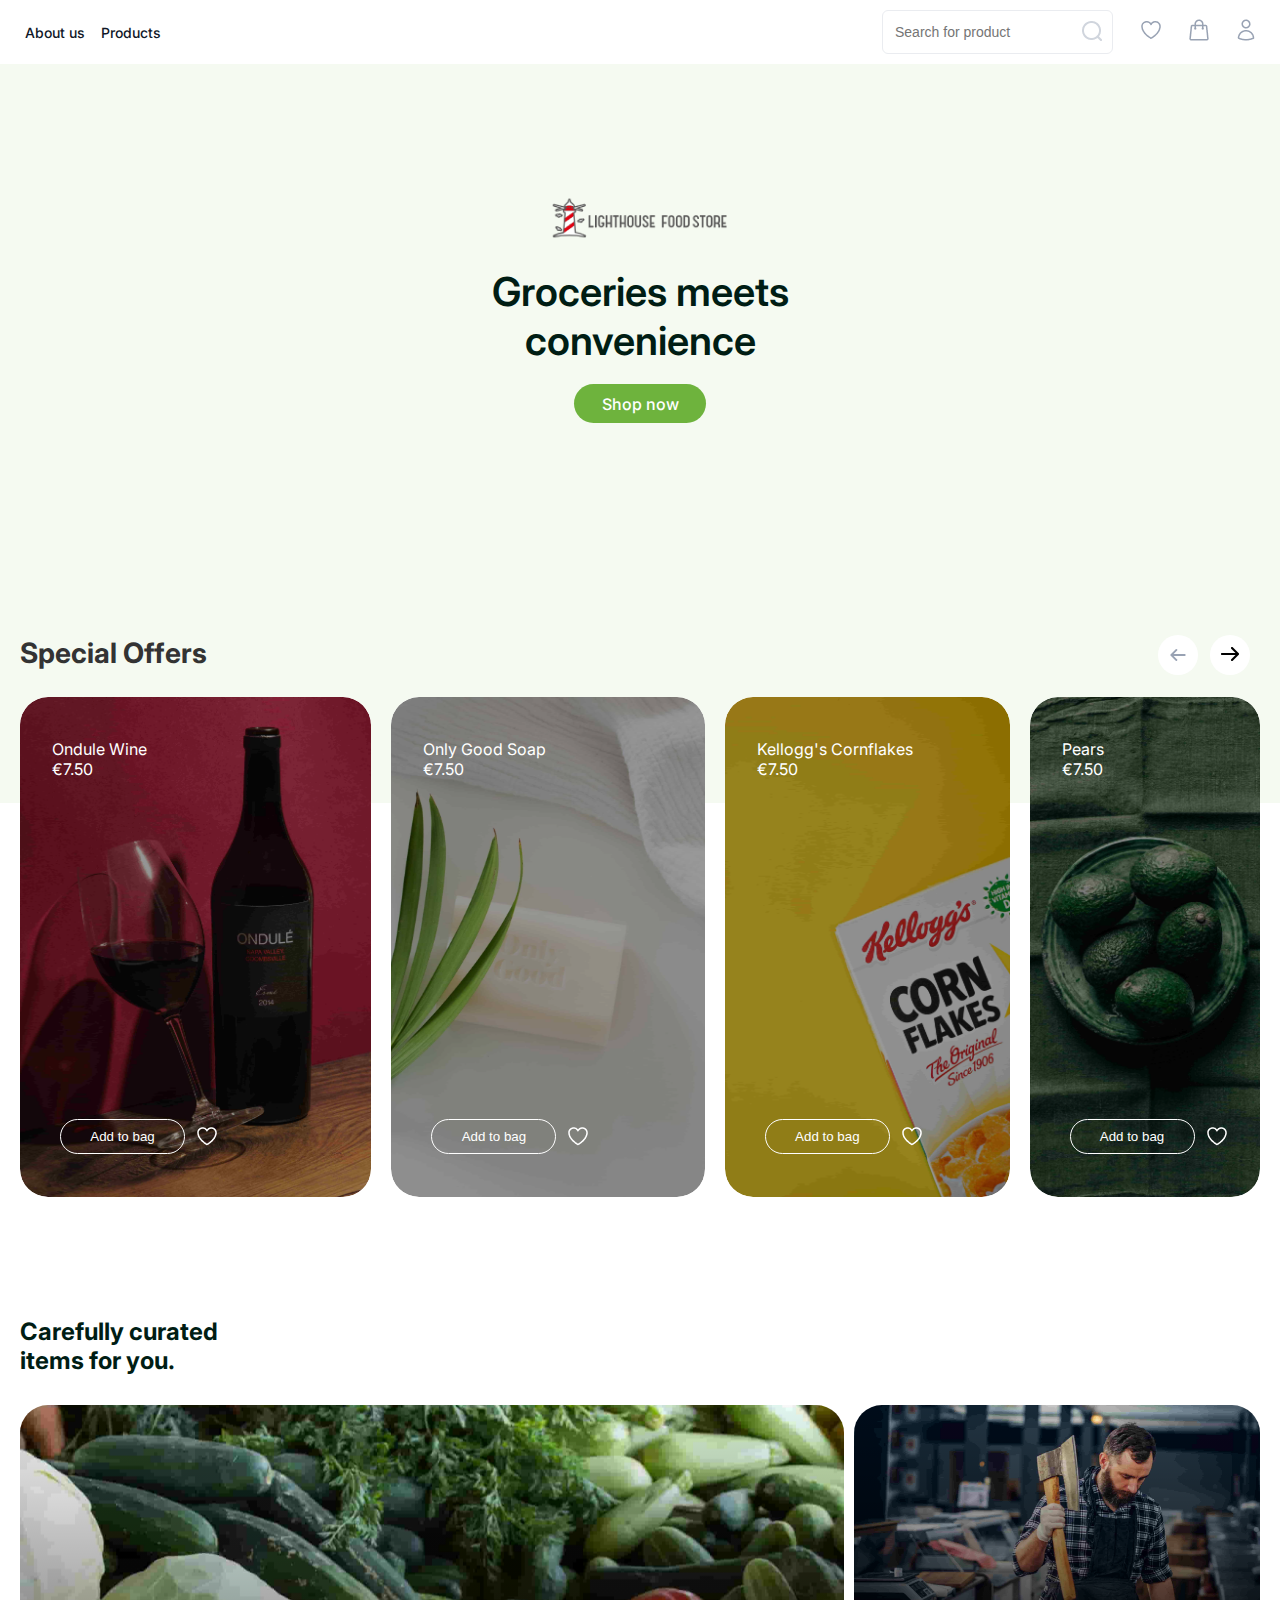
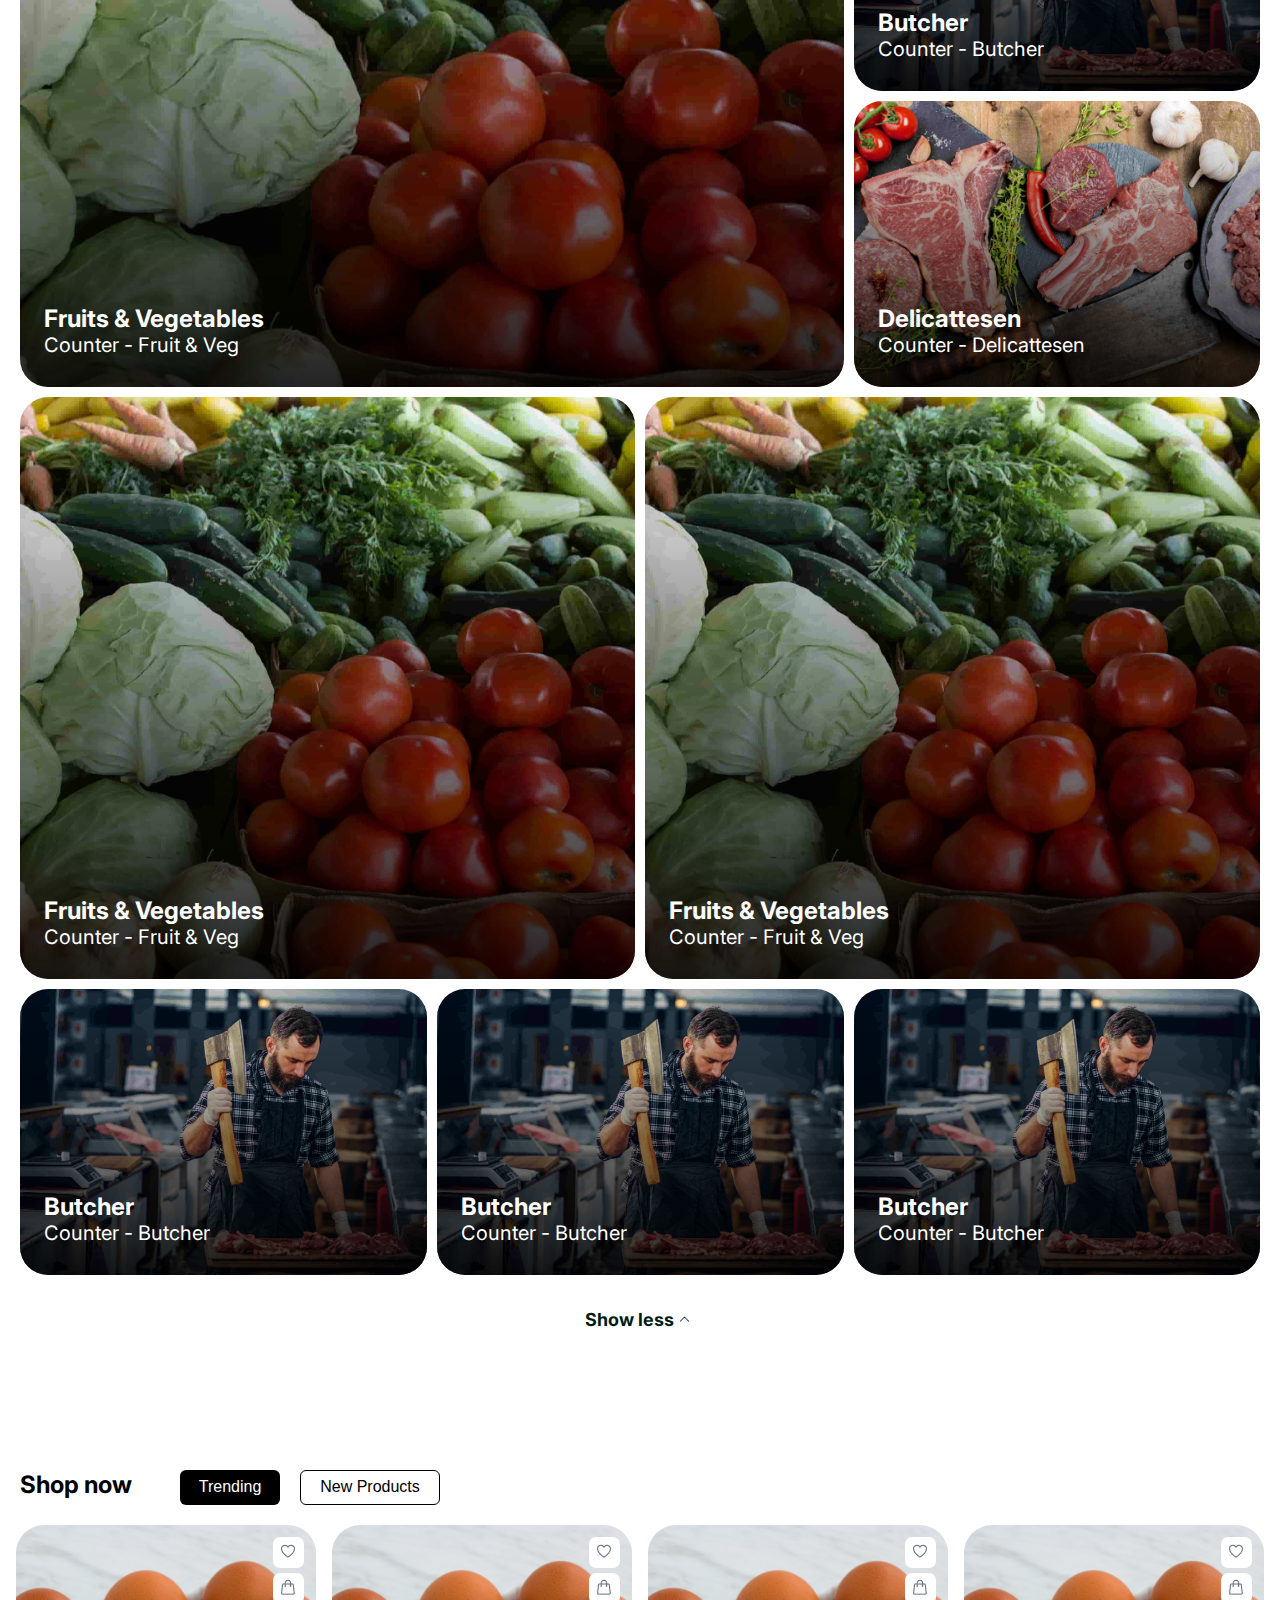
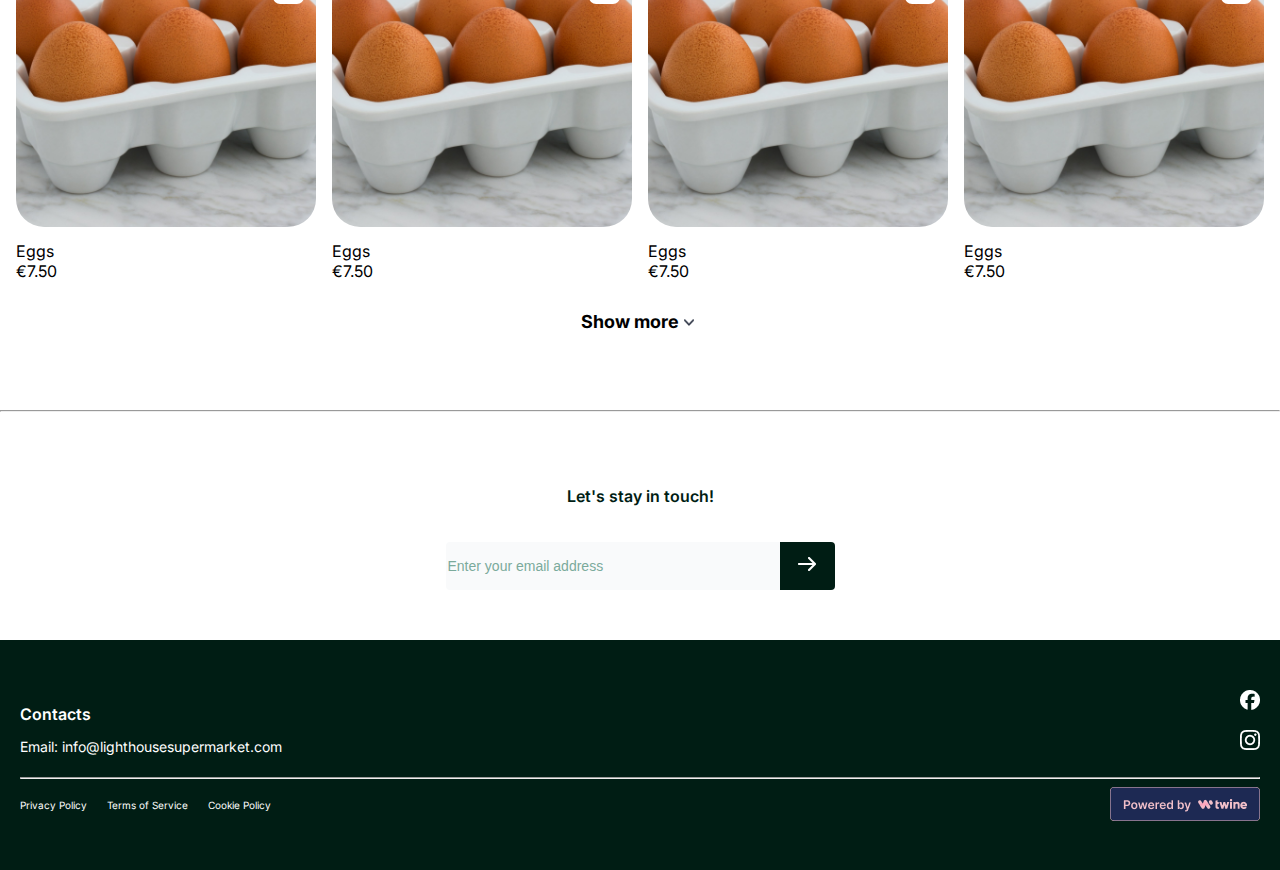
==== commit 03e2b382: "product-listings" ====
--- a/index.html
+++ b/index.html
@@ -7,6 +7,7 @@
     <link rel="preconnect" href="https://fonts.googleapis.com">
     <link rel="preconnect" href="https://fonts.gstatic.com" crossorigin>
     <link href="https://fonts.googleapis.com/css2?family=Inter:ital,opsz,wght@0,14..32,100..900;1,14..32,100..900&display=swap" rel="stylesheet">
+    <title>Homepage</title>
 </head>
 
 <body>
--- a/css/style.css
+++ b/css/style.css
@@ -0,0 +1,1131 @@
+/*index*/
+
+body {
+    margin: 0;
+    font-family: "Inter", sans-serif;
+    background-color: rgba(255, 255, 255, 1);
+}
+
+.container {
+    max-width: 1280px;
+    margin: 0 auto;
+}
+
+.background-overflow-header {
+    background-color: rgba(110, 179, 61, 0.07);
+}
+
+.background-overflow-footer {
+    background-color:  rgba(0, 29, 20, 1);
+}
+
+/*Header*/
+
+.header {
+    background-color: rgba(255, 255, 255, 1);
+    display: flex;
+    align-items: center;
+    height: 64px;
+    font-family: "Inter", sans-serif;
+}
+
+.navbar {
+    display: flex;
+    justify-content: space-between;
+    align-items: center;
+    width: 100%;
+    padding: 10px 25px;
+}
+
+.nav-list {
+    list-style: none;
+    display: flex;
+    gap: 16px;
+    padding: 0;
+}
+
+.nav-list li a {
+    text-decoration: none;
+    font-family: "inter" sans-serif;
+    color: rgba(16, 24, 40, 1);
+    font-size: 14px;
+    font-weight: 500;
+    gap: 16px;
+}
+
+.nav-list li a:hover {
+    text-decoration: underline;
+}
+
+.right-section {
+    display: flex;
+    align-items: center;
+    gap: 28px;
+}
+
+.search-item {
+    border: 1px solid rgba(234, 236, 240, 1);
+    border-radius: 6px;
+    padding: 0 10px;
+}
+
+.search-item img {
+    display: inline;
+    position: relative;
+    top: 4px;
+}
+
+.search-input {
+    border: none;
+    padding: 8px, 16px, 8px, 16px;
+    font-size: 14px;
+    outline: none;
+    gap: 40px;
+    height: 40px;
+    font-weight: 400;
+    color: rgba(152, 162, 179, 1);
+}
+
+.icon {
+    font-size: 16px;
+    cursor: pointer;
+}
+
+#liked:hover {
+    background-image: url('/images/liked-hover.png');
+    transition: 5s;
+}
+
+#cart:hover {
+    background-image: url('/images/cart-hover.png');
+    transition: 5s;
+}
+
+#profile:hover {
+    background-image: url('/images/profile-hover.png');
+}
+
+/*Logo Section*/
+
+.header-container {
+   display: flex;
+   flex-direction: column;
+   align-items: center;
+   justify-content: center;
+   height: 100vh;
+   text-align: center;
+   height: 739px;
+   top: 64px;
+}
+
+.logo {
+    width: 198px;
+    height: 48px;
+    padding: 4.68px, 11.71px, 4.68px, 11.71px;
+    margin-top: -250px;
+    left: 541px;
+}
+
+.header-container h1 {
+    font-size: 40px;
+    margin-bottom: 20px;
+    color: rgba(0, 29, 20, 1);
+    font-weight: 600;
+    line-height: 48.41px;
+    width: 329px;
+    height: 96px;
+    align-items: center;
+    top: 168px;
+    font-family: "Inter", sans-serif;
+}
+
+.shop-now-button {
+    display: inline-block;
+    padding: 10px, 28px, 10px, 28px;
+    font-size: 16px;
+    font-weight: 500;
+    color: rgba(255, 255, 255, 1);
+    background-color: rgba(110, 179, 61, 1);
+    border-radius: 20px;
+    text-decoration: none;
+    transition: background-color 0.3s;
+    width: 132px;
+    height: 39px;
+    gap: 10px;
+    place-content: center;
+    font-family: "Inter", sans-serif;
+}
+
+.shop-now-button:hover {
+    background-color: rgba(69, 130, 11, 1);
+}
+
+/*Special Offers Section*/
+
+.special-offers {
+    padding: 50px 20px;
+    text-align: left;
+    margin-top: -240px;
+    font-family: "Inter", sans-serif;
+}
+
+.special-offers-header {
+    display: flex;
+    flex-direction: row;
+    justify-content: space-between;
+}
+
+.arrow-buttons {
+    display: flex;
+    padding: 22px 10px;
+    gap: 12px;
+    justify-content: flex-end;
+}
+
+.arrow-buttons button {
+    background-color: #ffffff;
+    border: none;
+    color: black;
+    padding: 10px;
+    border-radius: 50%;
+    cursor: pointer;
+    font-size: 16px;
+    line-height: 1;
+    width: 40px;
+    height: 40px;
+}
+
+.special-offers h2 {
+    font-size: 28px;
+    margin-bottom: 20px;
+    color: #333;
+    top: 558px;
+    left: 25px;
+    display: flex;
+}
+
+.offer-grid {
+    display: flex;
+    justify-content: center;
+    gap: 20px;
+    overflow: hidden;
+    position: relative;
+}
+
+.offer-grid a {
+    size: 10px;
+}
+
+.offer-item {
+    border-radius: 28px;
+    height: 500px;
+    text-align: left;
+    background-color: #ffffff;
+    position: relative;
+    overflow: hidden;
+}
+
+.offer-item-1 {
+    width: 500px;
+}
+
+.offer-item-2 {
+    width: 446px;
+}
+
+.offer-item-3 {
+    width: 405px;
+}
+
+.offer-item-4 {
+    width: 328px;
+}
+
+.background-image {
+    object-fit: cover;
+    border-radius: 28px;
+    position: absolute;
+    width: 100%;
+    height: 100%;
+    filter: brightness(60%);
+}
+.offer-grid p {
+    margin: 10px 0;
+    font-size: 16px;
+    color: rgba(255, 255, 255, 1);
+    position: absolute;
+    padding: 32px;
+}
+
+.add-to-bag button {
+    background-color: transparent;
+    color: white;
+    border: 1px solid;
+    border-radius: 20px;
+    cursor: pointer;
+    position: relative;
+    width: 125px;
+    height: 35px;
+}
+
+.special-offer-like button {
+    border: none;
+    background-color: transparent;
+    padding: 8px;
+}
+
+.button-container-1 {
+    display: flex;
+    padding: 10px;
+    left: 30px;
+    bottom: 30px;
+    position: absolute;
+    gap: 4px;
+}
+
+/*Curated Items Section*/
+
+.curated-items {
+    padding: 50px 20px;
+    display: grid;
+    gap: 10px;
+}
+
+.curated-items h2 {
+    font-size: 24px;
+    color: rgba(0, 29, 20, 1);
+    margin-bottom: 20px;
+}
+
+.curated-items h4 {
+    font-size: 18px;
+    color: rgba(0, 29, 20, 1);
+    margin-bottom: 20px;
+    place-self: center;
+}
+
+.curated-grid {
+    position: relative;
+    gap: 10px;
+    display: grid;
+    grid-template-columns: 16% 16% 16% 16% 16% 16%;
+    grid-template-rows: 286px 286px 286px 286px 286px;
+    grid-template-areas: 
+        "item-1 item-1 item-1 item-1 item-2 item-2"
+        "item-1 item-1 item-1 item-1 item-3 item-3"
+        "item-4 item-4 item-4 item-5 item-5 item-5"
+        "item-4 item-4 item-4 item-5 item-5 item-5"
+        "item-6 item-6 item-7 item-7 item-8 item-8";
+}
+
+.curated-item {
+    background-color: #fff;
+    border-radius: 20px;
+    overflow: hidden;
+    position: relative;
+}
+
+.curated-item-1 {
+    grid-area: item-1;
+}
+
+.curated-item-2 {
+    grid-area: item-2;
+}
+
+.curated-item-3 {
+    grid-area: item-3;
+}
+
+.curated-item-4 {
+    grid-area: item-4;
+}
+
+.curated-item-5 {
+    grid-area: item-5;
+}
+
+.curated-item-6 {
+    grid-area: item-6;
+}
+
+.curated-item-7 {
+    grid-area: item-7;
+}
+
+.curated-item-8 {
+    grid-area: item-8;
+}
+
+.curated-grid img {
+    object-fit: cover;
+    border-radius: 28px;
+    position: absolute;
+    width: 100%;
+    height: 100%;
+}
+
+.overlay {
+    position: absolute;
+    background-image: linear-gradient(to bottom, rgba(115, 115, 115, 0), rgba(0, 0, 0, 0.85));
+    width: 100%;
+    height: 100%;
+    border-radius: 28px;
+}
+
+.curated-grid p {
+    margin: 10px 0;
+    font-size: 20px;
+    color: rgba(255, 255, 255, 1);
+    position: absolute;
+    left: 24px;
+    bottom: 20px;
+}
+
+.curated-grid b {
+    font-size: 24px;
+}
+
+/*Shop Now Section*/
+
+.shop-now-items {
+    margin: 0 auto;
+    padding: 50px 20px;
+    gap: 10px;
+}
+
+.shop-now-header {
+    display: flex;
+}
+
+.shop-now-item h2 {
+    font-size: 24px;
+    margin-bottom: 20px;
+}
+
+.shop-now-items h4 {
+    display: flex;
+    font-size: 18px;
+    color: rgba(0, 0, 0, 1);
+    margin-bottom: 20px;
+    place-content: center;
+    padding-top: 60px;
+}
+
+.tabs {
+    display: flex;
+    flex-direction: row;
+    gap: 20px;
+    padding: 20px 48px;
+}
+
+.tab {
+    padding: 8px, 16px, 8px, 16px;
+    border: 1px solid rgba(0, 0, 0, 1);
+    background-color: rgba(255, 255, 255, 1);
+    cursor: pointer;
+    font-size: 16px;
+    width: 140px;
+    height: 35px;
+    font-weight: 400;
+    font-size: 16px;
+    border-radius: 6px;
+}
+
+.tab-active {
+    background-color: rgba(0, 0, 0, 1);
+    color: #fff;
+    width: 100px;
+    height: 35px;
+    padding: 8px, 16px, 8px, 16px;
+    font-weight: 400;
+    font-size: 16px;
+    border-radius: 6px;
+    border: none;
+}
+
+.product-grid {
+    display: grid;
+    grid-template-columns: 25% 25% 25% 25%;
+    grid-template-rows: 302px;
+    grid-template-areas: 
+        "item-9 item-10 item-11 item-12";
+    justify-content: center;
+    gap: 16px;
+    position: relative;
+    margin: 0 20px;
+}
+
+.product-item-1 {
+    grid-area: item-9;
+}
+
+.product-item-2 {
+    grid-area: item-10;
+}
+
+.product-item-3 {
+    grid-area: item-11;
+}
+
+.product-item-4 {
+    grid-area: item-12;
+}
+
+.product-card {
+    border-radius: 28px;
+    text-align: left;
+    background-color: #fff;
+    position: relative;
+}
+
+.product-card-image {
+    object-fit: cover;
+    border-radius: 28px;
+    width: 100%;
+    height: 302px;
+}
+
+.product-card p {
+    margin: 10px 0;
+    font-size: 16px;
+    color: rgba(0, 0, 0, 1);
+}
+
+.product-card-buttons {
+    position: absolute;
+    top: 12px;
+    right: 12px;
+}
+
+.product-card button {
+    width: 31.18px;
+    height: 31.18px;
+    border-radius: 7.09px;
+    border: none;
+    background-color: rgba(255, 255, 255, 1);
+    display: block;
+    margin-bottom: 5.2px;
+}
+
+/*Email Input*/
+
+.subscribe-section {
+    padding: 50px 20px;
+    text-align: center;
+}
+
+.subscribe-section p {
+    font-size: 16px;
+    font-weight: 600;
+    color: rgba(0, 29, 20, 1);
+    padding-bottom: 20px;
+}
+
+.subscribe-form {
+    display: flex;
+    place-content: center;
+}
+
+.email-input {
+    border: none;
+    width: 330px;
+    height: 48px;
+    border-radius: 4px 0px 0px 4px;
+    font-weight: 400;
+    font-size: 14px;
+    background-color: rgba(249, 250, 251, 1);
+    padding-block: 0px;
+}
+
+.subscribe-section ::placeholder {
+    color: rgba(123, 170, 155, 1)
+}
+
+.subscribe-section button {
+    width: 55px;
+    height: 48px;
+    border-radius: 0px 4px 4px 0px;
+    background-color: rgba(0, 29, 20, 1);
+    color: #fff;
+    border: none;
+}
+
+/*Footer*/
+
+.footer {
+    height: 130px;
+    padding: 50px 20px;
+}
+
+.footer-1 {
+    display: flex;
+    flex-direction: row;
+    justify-content: space-between;
+}
+
+.contact-info {
+    color: #ffffff;
+    font-size: 14px;
+    font-weight: 400;
+}
+
+.contact-info b {
+    font-size: 16px;
+    font-weight: 600;
+}
+
+.contact-info a {
+    text-decoration: none;
+    color: #fff;
+    font-size: 14px;
+    font-weight: 400;
+}
+
+.social-icons {
+    display: inline;
+    flex-direction: row;
+}
+
+.social-icon-2 {
+   display: flex;
+   margin-top: 16px;
+}
+
+.footer-2 {
+    display: flex;
+    flex-direction: row;
+    justify-content: space-between;
+}
+
+.footer-links a {
+    text-decoration: none;
+    color: #fff;
+    display: inline-flex;
+    padding: 12px 16px 10px 0;
+    font-size: 10px;
+}
+
+.powered-by {
+place-content: flex-end;
+}
+
+/*Tablet*/
+@media only screen and (max-width: 800px) {
+    .curated-grid {
+     grid-template-columns: 25% 25% 25% 25%;
+     grid-template-rows: 150px 150px 150px 150px 150px 150px 150px;
+     grid-template-areas:
+        "item-1 item-1 item-2 item-2"
+        "item-1 item-1 item-3 item-3"
+        "item-4 item-4 item-5 item-5"
+        "item-4 item-4 item-5 item-5"
+        "item-6 item-6 item-7 item-7"
+        "item-8 item-8 item-8 item-8"
+        "item-8 item-8 item-8 item-8";
+     place-content: center;
+     padding: 0 10px;
+
+    }
+
+    .product-grid {
+     grid-template-columns: 50% 50%;
+     grid-template-rows: 350px 302px;
+     grid-template-areas: 
+        "item-9 item-10"
+        "item-11 item-12";
+    }
+}
+
+/*Mobile*/
+@media only screen and (max-width: 640px) {
+  .curated-grid {
+    grid-template-columns: 50% 50%;
+    grid-template-rows: 60px 60px 60px 60px 60px 60px 60px 60px 60px 60px 60px 60px;
+    grid-template-areas: 
+        "item-1 item-2"
+        "item-1 item-2"
+        "item-1 item-3"
+        "item-1 item-3"
+        "item-4 item-5"
+        "item-4 item-5"
+        "item-4 item-5"
+        "item-6 item-7"
+        "item-6 item-7"
+        "item-8 item-8"
+        "item-8 item-8"
+        "item-8 item-8";
+    place-content: center;
+    padding: 0 8px;
+  }
+
+   .product-grid {
+     grid-template-columns: 50% 50%;
+     grid-template-rows: 350px 302px;
+     grid-template-areas: 
+        "item-9 item-10"
+        "item-11 item-12";
+    }
+}
+
+/*Product View*/
+
+.product-view .col{
+    flex-basis: 0;
+    flex-grow: 1;
+    max-width: 100%;
+}
+
+.row{
+    padding: 50px 20px;
+    display: flex;
+    flex-wrap: wrap;
+}
+
+.product-container {
+    display: grid;
+    gap: 10px;
+    left: 47px;
+    top: 140px;
+    padding-bottom: 150px;
+    grid-area: item-1;
+}
+
+.item-grid {
+    position: relative;
+    display: grid;
+    max-width: 484px;
+    grid-template-columns: 25% 25% 25% 25%;
+    grid-template-rows: 500px 112px;
+    grid-template-areas: 
+    "item-1 item-1 item-1 item-1"
+    "item-2 item-3 item-4 item-5";
+    gap: 13px;
+}
+
+.product-image {
+    background-color: rgba(249, 250, 251, 1);
+    border-radius: 12px;
+    overflow: hidden;
+    position: relative;
+}
+
+.product-image img {
+    object-fit: contain;
+    border-radius: 28px;
+    position: absolute;
+}
+
+.product-image-big img {
+    width: 382px;
+    height: 213px;
+    left: 80px;
+    top: 140px;
+}
+
+.product-image-small img {
+    width: 78.04px;
+    height: 43.46px;
+    left: 25px;
+    top: 30px;
+}
+
+.product-image-small {
+    border: 1px solid transparent;
+}
+
+.product-image-small:hover {
+    border: 1px solid rgba(69, 130, 11, 1);
+}
+
+.product-image-big {
+    grid-area: item-1;
+}
+
+.product-image-small-1 {
+    grid-area: item-2;
+}
+
+.product-image-small-2 {
+    grid-area: item-3;
+}
+
+.product-image-small-3 {
+    grid-area: item-4;
+}
+
+.product-image-small-4 {
+    grid-area: item-5;
+}
+
+
+.product-details {
+    position: relative;
+    display: flex;
+    flex-direction: column;
+}
+
+.product-choose {
+    grid-area: item-2;
+    max-width: 550px;
+    padding-top: 50px;
+}
+
+.product-name h1 {
+    font-size: 32px;
+    font-weight: 600;
+    margin-bottom: -20px;
+    color: rgba(0, 29, 20, 1);
+    width: 167px;
+}
+
+.product-name h2 {
+    font-size: 32px;
+    color: rgba(69, 130, 11, 1);
+    margin-bottom: 20px;
+    font-weight: 500;
+}
+
+.product-description {
+    font-size: 16px;
+    margin-bottom: 20px;
+    color: rgba(102, 112, 133, 1);
+    font-weight: 400;
+    line-height: 22.4px;
+}
+
+.product-options {
+    margin-top: 20px;
+}
+
+.product-options label {
+    font-size: 16px;
+    font-weight: 500;
+    display: block;
+    margin-bottom: 5px;
+    color: rgba(102, 112, 133, 1);
+    margin-bottom: 16px;
+}
+
+.color-options {
+    display: inline-flex;
+    gap: 16px;
+    place-items: center;
+}
+
+.color-options input {
+    height: 24px;
+    width: 24px;
+    margin: 0 0 44px 0;
+}
+
+.color-options input:checked {
+    height: 36px;
+    width: 36px;
+}
+
+.size-options button {
+    width: 80px;
+    height: 48px;
+    border-radius: 4px;
+    gap: 10px;
+    padding: 5px 10px;
+    margin-right: 5px;
+    border: 1px solid rgba(229, 231, 235, 1);
+    background-color: #fff;
+    cursor: pointer;
+    font-size: 16px;
+    font-weight: 500;
+    color: rgba(16, 24, 39, 1);
+    margin-bottom: 44px;
+}
+
+.size-options button:hover {
+    background-color: rgba(69, 130, 11, 1);
+    color: rgba(255, 255, 255, 1);
+}
+
+.quantity-option input {
+    width: 204px;
+    height: 48px;
+    border: 1px solid rgba(208, 213, 221, 1);
+    border-radius: 4px;
+    margin-bottom: 44px;
+    padding-left: 10px;
+}
+
+.add-like {
+    display: flex;
+    gap: 8px;
+}
+
+.add-item {
+    width: 360px;
+    height: 56px;
+    padding: 10px 20px;
+    border-radius: 8px;
+    background-color: rgba(87, 155, 32, 1);
+    color: rgba(255, 255, 255, 1);
+    border: none;
+    cursor: pointer;
+    font-size: 16px;
+    font-weight: 600;
+    justify-content: center;
+}
+
+.add-item:hover {
+    background-color:  rgba(69, 130, 11, 1);
+}
+
+.like-button-product {
+    width: 56px;
+    height: 56px;
+    border-radius: 10px;
+    background-color: rgba(243, 255, 240, 1);
+    border: none;
+}
+
+/*Listings*/
+
+.listings-header {
+    padding: 10px 25px;
+    color: rgba(0, 29, 20, 1);
+    gap: 32px;
+    margin-bottom: 50px;
+}
+
+.listings-header h1 {
+    font-size: 43.5px;
+    font-weight: 600;
+    line-height: 52.64px;
+    text-align: center;
+}
+
+.listings-header h2 {
+    font-size: 14px;
+    font-weight: 400;
+    line-height: 19.6px;
+    text-align: center;
+}
+
+.filter-options {
+    max-width: 240px;
+    padding: 10px 25px;
+}
+
+.filter-title {
+    display: flex;
+    flex-direction: row;
+    justify-content: space-between;
+    place-items: baseline;
+    color: rgba(52, 64, 84, 1);
+    margin-bottom: 20px;
+}
+
+.filter-title h3 {
+    font-size: 16px;
+    font-weight: 600;
+    line-height: 20px;
+    text-align: left;
+}
+
+.filter-title img {
+    padding-left: 10px;
+}
+
+.filter-title h4 {
+    font-size: 12px;
+    font-weight: 500;
+    line-height: 14.4px;
+    text-align: left;
+}
+
+.filters {
+    display: flex;
+    flex-direction: row;
+    justify-content: space-between;
+    place-items: center;
+    color: rgba(16, 24, 40, 1);
+    font-size: 14px;
+    font-weight: 500;
+    line-height: 16.8px;
+    text-align: left;
+}
+
+.listings-grid {
+    position: relative;
+    row-gap: 60px;
+    column-gap: 12px;
+    display: grid;
+    grid-template-columns: 25% 25% 25% 25%;
+    grid-template-rows: 300px 300px 300px 300px;
+    grid-template-areas: 
+    "item-1 item-2 item-3 item-4"
+    "item-5 item-6 item-7 item-8"
+    "item-9 item-10 item-11 item-12"
+    "item-13 item-14 item-15 item-16";
+    max-width: 900px;
+}
+
+.listings-item-1 {
+    grid-area: item-1;
+}
+
+.listings-item-2 {
+    grid-area: item-2;
+}
+
+.listings-item-3 {
+    grid-area: item-3;
+}
+
+.listings-item-4 {
+    grid-area: item-4;
+}
+
+.listings-item-5 {
+    grid-area: item-5;
+}
+
+.listings-item-6 {
+    grid-area: item-6;
+}
+
+.listings-item-7 {
+    grid-area: item-7;
+}
+
+.listings-item-8 {
+    grid-area: item-8;
+}
+
+.listings-item-9 {
+    grid-area: item-9;
+}
+
+.listings-item-10 {
+    grid-area: item-10;
+}
+
+.listings-item-11 {
+    grid-area: item-11;
+}
+
+.listings-item-12 {
+    grid-area: item-12;
+}
+
+.listings-item-13 {
+    grid-area: item-13;
+}
+
+.listings-item-14 {
+    grid-area: item-14;
+}
+
+.listings-item-15 {
+    grid-area: item-15;
+}
+
+.listings-item-16 {
+    grid-area: item-16;
+}
+
+.listings-container {
+    display: flex;
+    flex-direction: column;
+}
+
+.listings-card {
+    background-color: aquamarine;
+    border-radius: 12px;
+    position: relative;
+    border: 1px solid rgba(242, 244, 247, 1);
+    overflow: hidden;
+}
+
+.listings-card-image img {
+    object-fit: cover;
+    position: absolute;
+    max-width: 215px;
+    max-height: 100%;
+}
+
+.listings-card-buttons {
+    position: absolute;
+    top: 12px;
+    right: 12px;
+}
+
+.listings-card button {
+    width: 31.18px;
+    height: 31.18px;
+    border-radius: 7.09px;
+    border: none;
+    background-color: rgba(255, 255, 255, 1);
+    display: block;
+    margin-bottom: 5.2px;
+}
+
+.listings-card-text {
+    display: flex;
+    flex-direction: row;
+    justify-content: space-between;
+    line-height: 16.8px;
+    font-size: 14px;
+}
+
+.listings-card-text h5 {
+    font-weight: 600;
+    text-align: left;
+    color: rgba(0, 29, 20, 1);
+}
+
+.listings-card-text h6 {
+    font-weight: 700;
+    color: rgba(69, 130, 11, 1);
+}
+
+.page-button {
+    display: flex;
+    flex-direction: row;
+    gap: 6px;
+    width: 308px;
+    margin-bottom: 60px;
+}
+
+.page-button button {
+    height: 36px;
+    font-size: 14px;
+    font-weight: 400;
+    line-height: 20px;
+    border-radius: 4px;
+    border: 1px solid rgba(234, 236, 240, 1);
+    text-align: center;
+    color: rgba(29, 41, 57, 1);
+    background-color: rgba(255, 255, 255, 1);
+}
+
+.pages-prev {
+    width: 74px;
+}
+
+.pages-1 {
+    width: 31px;
+}
+
+.pages-2 {
+    width: 33px;
+}
+
+.pages-more {
+    width: 31px;
+}
+
+.pages-4 {
+    width: 33px;
+}
+
+.pages-next {
+    width: 76px;
+}